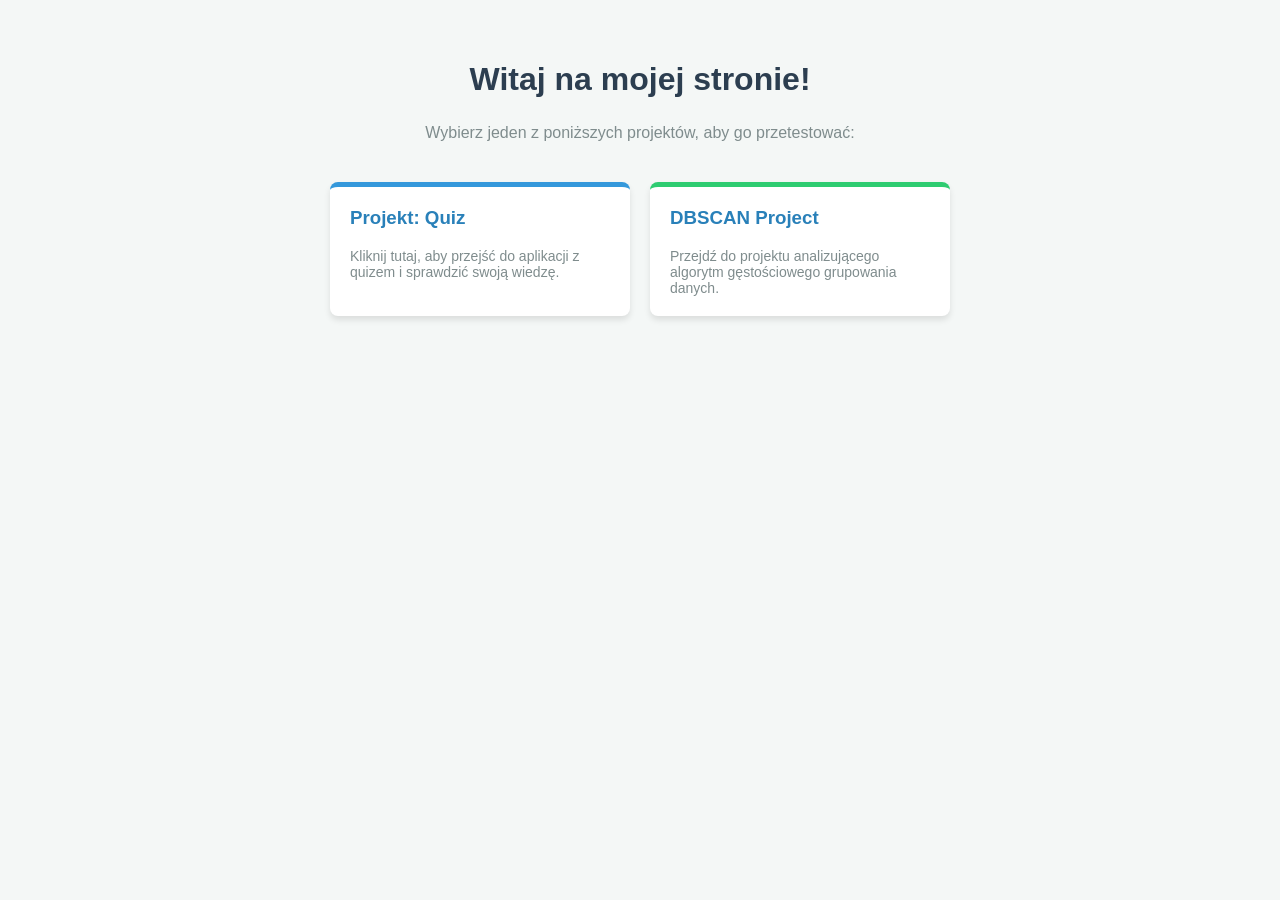
==== index.html @ 4b564b60 "Landing page for github pages" ====
<!DOCTYPE html>
<html lang="pl">
<head>
    <meta charset="UTF-8">
    <meta name="viewport" content="width=device-width, initial-scale=1.0">
    <title>Kucharzky - Moje Projekty</title>
    <style>
        body {
            font-family: 'Segoe UI', Tahoma, Geneva, Verdana, sans-serif;
            background-color: #f4f7f6;
            color: #333;
            margin: 0;
            padding: 40px 20px;
            display: flex;
            flex-direction: column;
            align-items: center;
        }
        h1 {
            color: #2c3e50;
            margin-bottom: 10px;
        }
        p {
            color: #7f8c8d;
            margin-bottom: 40px;
        }
        .container {
            display: flex;
            gap: 20px;
            flex-wrap: wrap;
            justify-content: center;
            max-width: 800px;
        }
        .card {
            background: white;
            border-radius: 8px;
            box-shadow: 0 4px 6px rgba(0,0,0,0.1);
            padding: 20px;
            width: 260px;
            text-decoration: none;
            color: inherit;
            transition: transform 0.2s, box-shadow 0.2s;
            border-top: 5px solid #3498db;
        }
        .card:hover {
            transform: translateY(-5px);
            box-shadow: 0 8px 15px rgba(0,0,0,0.15);
        }
        .card h3 {
            margin-top: 0;
            color: #2980b9;
        }
        .card p {
            font-size: 14px;
            margin-bottom: 0;
        }
    </style>
</head>
<body>

    <h1>Witaj na mojej stronie!</h1>
    <p>Wybierz jeden z poniższych projektów, aby go przetestować:</p>

    <div class="container">
        <a href="/quiz/" class="card">
            <h3>Projekt: Quiz</h3>
            <p>Kliknij tutaj, aby przejść do aplikacji z quizem i sprawdzić swoją wiedzę.</p>
        </a>

        <a href="/dbscan-project/" class="card" style="border-top-color: #2ecc71;">
            <h3>DBSCAN Project</h3>
            <p>Przejdź do projektu analizującego algorytm gęstościowego grupowania danych.</p>
        </a>
    </div>

</body>
</html>
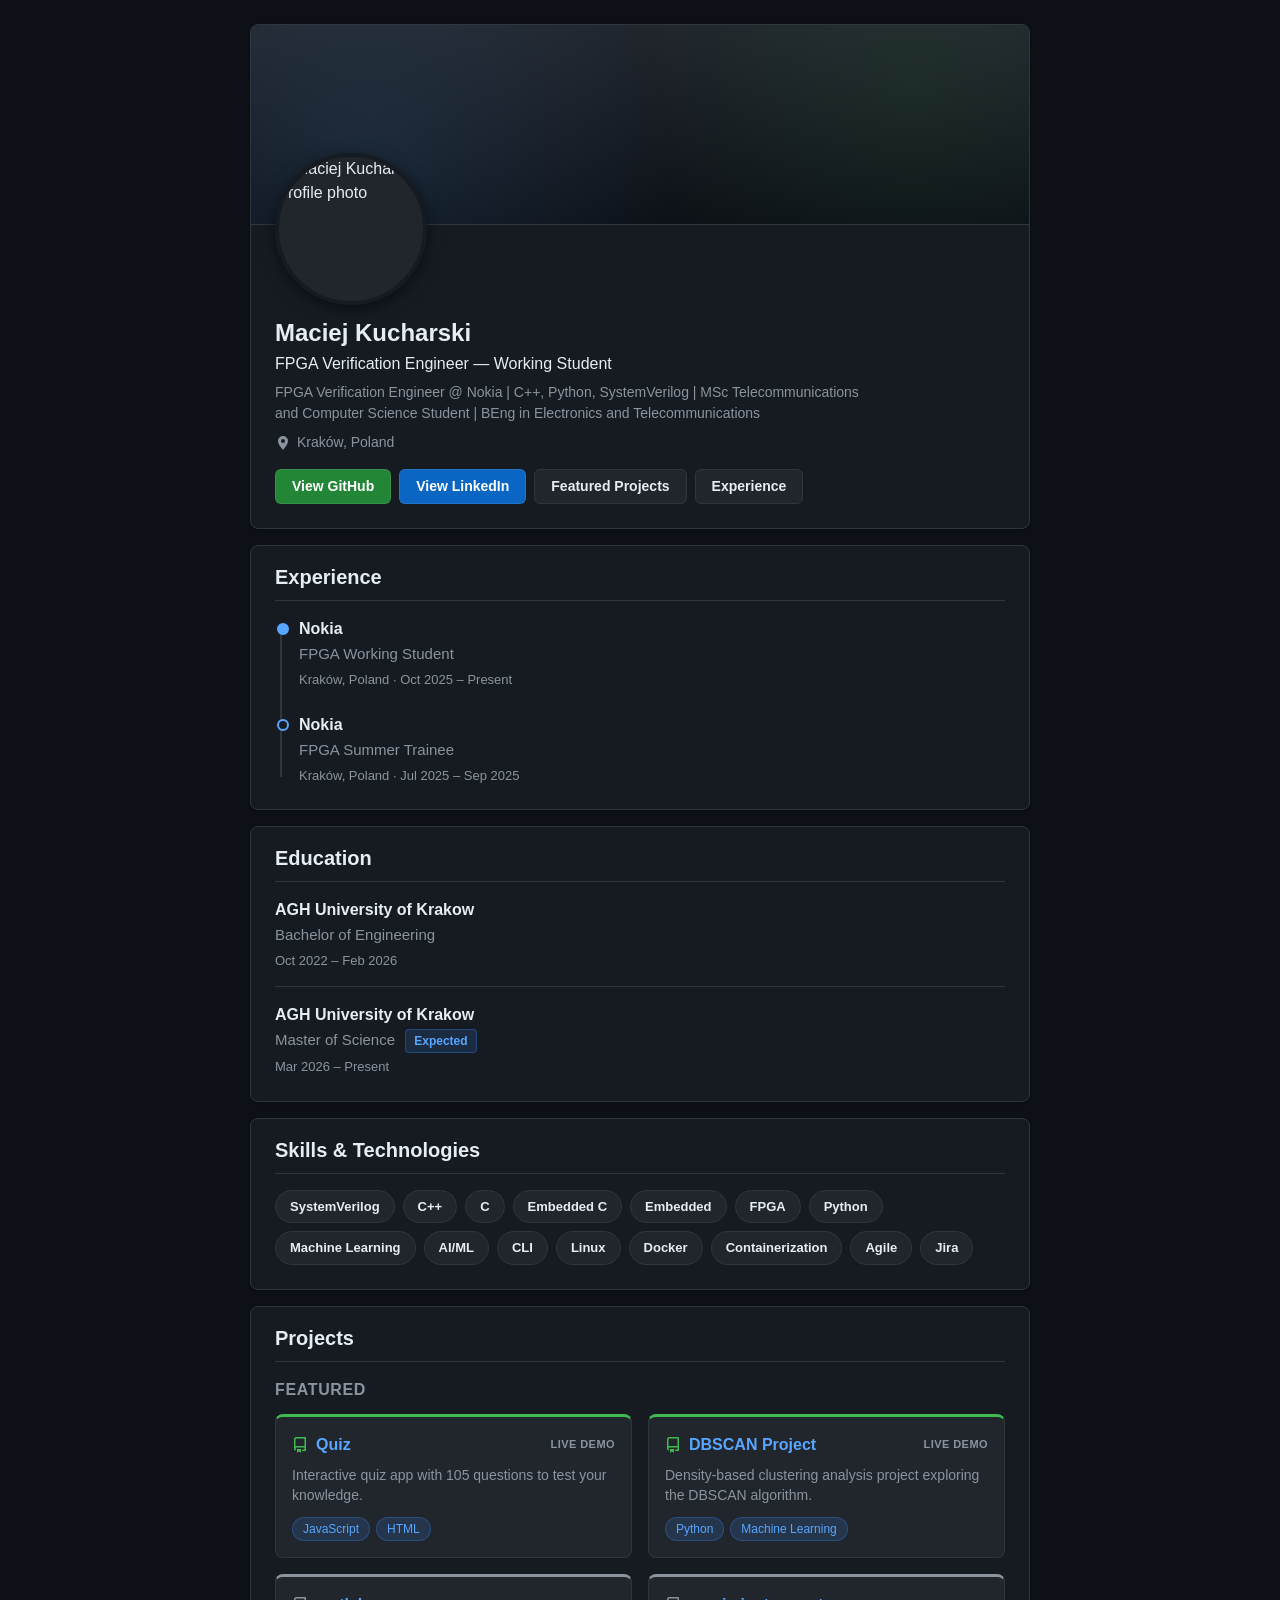
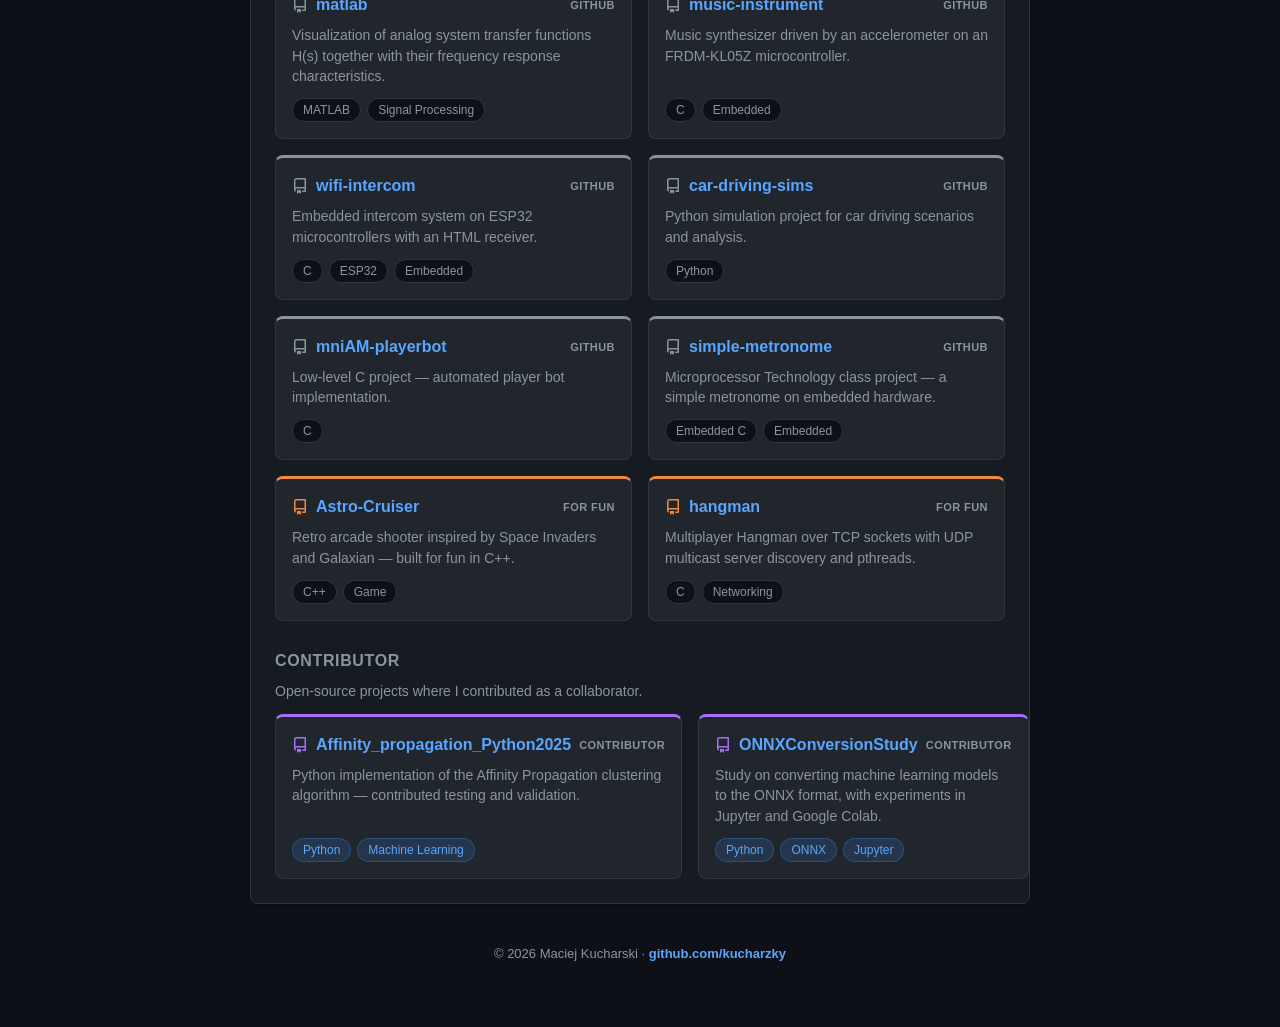
==== commit 6a30e188: "Rebuild portfolio landing page Replace the minimal Polish project list with a full English portfolio" ====
--- a/index.html
+++ b/index.html
@@ -1,76 +1,283 @@
 <!DOCTYPE html>
-<html lang="pl">
+<html lang="en">
 <head>
-    <meta charset="UTF-8">
-    <meta name="viewport" content="width=device-width, initial-scale=1.0">
-    <title>Kucharzky - Moje Projekty</title>
-    <style>
-        body {
-            font-family: 'Segoe UI', Tahoma, Geneva, Verdana, sans-serif;
-            background-color: #f4f7f6;
-            color: #333;
-            margin: 0;
-            padding: 40px 20px;
-            display: flex;
-            flex-direction: column;
-            align-items: center;
-        }
-        h1 {
-            color: #2c3e50;
-            margin-bottom: 10px;
-        }
-        p {
-            color: #7f8c8d;
-            margin-bottom: 40px;
-        }
-        .container {
-            display: flex;
-            gap: 20px;
-            flex-wrap: wrap;
-            justify-content: center;
-            max-width: 800px;
-        }
-        .card {
-            background: white;
-            border-radius: 8px;
-            box-shadow: 0 4px 6px rgba(0,0,0,0.1);
-            padding: 20px;
-            width: 260px;
-            text-decoration: none;
-            color: inherit;
-            transition: transform 0.2s, box-shadow 0.2s;
-            border-top: 5px solid #3498db;
-        }
-        .card:hover {
-            transform: translateY(-5px);
-            box-shadow: 0 8px 15px rgba(0,0,0,0.15);
-        }
-        .card h3 {
-            margin-top: 0;
-            color: #2980b9;
-        }
-        .card p {
-            font-size: 14px;
-            margin-bottom: 0;
-        }
-    </style>
+  <meta charset="UTF-8">
+  <meta name="viewport" content="width=device-width, initial-scale=1.0">
+  <meta name="description" content="Maciej Kucharski — FPGA Verification Engineer portfolio">
+  <title>Maciej Kucharski | Portfolio</title>
+  <link rel="stylesheet" href="css/style.css">
 </head>
 <body>
 
-    <h1>Witaj na mojej stronie!</h1>
-    <p>Wybierz jeden z poniższych projektów, aby go przetestować:</p>
-
-    <div class="container">
-        <a href="/quiz/" class="card">
-            <h3>Projekt: Quiz</h3>
-            <p>Kliknij tutaj, aby przejść do aplikacji z quizem i sprawdzić swoją wiedzę.</p>
-        </a>
-
-        <a href="/dbscan-project/" class="card" style="border-top-color: #2ecc71;">
-            <h3>DBSCAN Project</h3>
-            <p>Przejdź do projektu analizującego algorytm gęstościowego grupowania danych.</p>
-        </a>
-    </div>
+  <div class="page">
+    <main class="feed">
+
+      <!-- Hero -->
+      <section id="hero" class="card hero" aria-label="Profile">
+        <div class="hero__banner" role="presentation"></div>
+        <div class="hero__profile">
+          <img class="hero__avatar" src="https://media.licdn.com/dms/image/v2/D4E03AQHlmxiXfCWBgw/profile-displayphoto-crop_800_800/B4EZko18eSIoAI-/0/1757326855117?e=1783555200&amp;v=beta&amp;t=7kQygCfOVgzXjbflJtuklZ9DPn7S7QiGLIDMMk1wPWs" alt="Maciej Kucharski profile photo">
+          <div class="hero__info">
+            <h1 class="hero__name">Maciej Kucharski</h1>
+            <p class="hero__headline">FPGA Verification Engineer — Working Student</p>
+            <p class="hero__subtitle">FPGA Verification Engineer @ Nokia | C++, Python, SystemVerilog | MSc Telecommunications and Computer Science Student | BEng in Electronics and Telecommunications</p>
+            <p class="hero__location">
+              <svg width="16" height="16" viewBox="0 0 16 16" fill="currentColor" aria-hidden="true"><path d="M8 1a5 5 0 0 0-5 5c0 3.52 5 9 5 9s5-5.48 5-9a5 5 0 0 0-5-5zm0 7a2 2 0 1 1 0-4 2 2 0 0 1 0 4z"/></svg>
+              Kraków, Poland
+            </p>
+            <div class="hero__actions">
+              <a class="btn btn--primary" href="https://github.com/kucharzky" target="_blank" rel="noopener noreferrer">View GitHub</a>
+              <a class="btn btn--linkedin" href="https://www.linkedin.com/in/kucharzky/" target="_blank" rel="noopener noreferrer">View LinkedIn</a>
+              <a class="btn btn--secondary" href="#projects">Featured Projects</a>
+              <a class="btn btn--secondary" href="#experience">Experience</a>
+            </div>
+          </div>
+        </div>
+      </section>
+
+      <!-- Experience -->
+      <section id="experience" class="card">
+        <div class="card__body">
+          <h2 class="section-title">Experience</h2>
+          <ol class="timeline">
+            <li class="timeline__item timeline__item--current">
+              <p class="timeline__company">Nokia</p>
+              <p class="timeline__role">FPGA Working Student</p>
+              <p class="timeline__meta">Kraków, Poland · Oct 2025 – Present</p>
+            </li>
+            <li class="timeline__item">
+              <p class="timeline__company">Nokia</p>
+              <p class="timeline__role">FPGA Summer Trainee</p>
+              <p class="timeline__meta">Kraków, Poland · Jul 2025 – Sep 2025</p>
+            </li>
+          </ol>
+        </div>
+      </section>
+
+      <!-- Education -->
+      <section id="education" class="card">
+        <div class="card__body">
+          <h2 class="section-title">Education</h2>
+          <ul class="edu-list">
+            <li class="edu-list__item">
+              <p class="edu-list__school">AGH University of Krakow</p>
+              <p class="edu-list__degree">Bachelor of Engineering</p>
+              <p class="edu-list__dates">Oct 2022 – Feb 2026</p>
+            </li>
+            <li class="edu-list__item">
+              <p class="edu-list__school">AGH University of Krakow</p>
+              <p class="edu-list__degree">Master of Science <span class="edu-list__badge">Expected</span></p>
+              <p class="edu-list__dates">Mar 2026 – Present</p>
+            </li>
+          </ul>
+        </div>
+      </section>
+
+      <!-- Skills -->
+      <section id="skills" class="card">
+        <div class="card__body">
+          <h2 class="section-title">Skills &amp; Technologies</h2>
+          <div class="skills">
+            <span class="skill-badge">SystemVerilog</span>
+            <span class="skill-badge">C++</span>
+            <span class="skill-badge">C</span>
+            <span class="skill-badge">Embedded C</span>
+            <span class="skill-badge">Embedded</span>
+            <span class="skill-badge">FPGA</span>
+            <span class="skill-badge">Python</span>
+            <span class="skill-badge">Machine Learning</span>
+            <span class="skill-badge">AI/ML</span>
+            <span class="skill-badge">CLI</span>
+            <span class="skill-badge">Linux</span>
+            <span class="skill-badge">Docker</span>
+            <span class="skill-badge">Containerization</span>
+            <span class="skill-badge">Agile</span>
+            <span class="skill-badge">Jira</span>
+          </div>
+        </div>
+      </section>
+
+      <!-- Featured Projects -->
+      <section id="projects" class="card">
+        <div class="card__body">
+          <h2 class="section-title">Projects</h2>
+
+          <h3 class="projects-group__title">Featured</h3>
+          <div class="projects-grid">
+
+            <!-- Live demos — root-relative links must stay unchanged -->
+            <a href="/quiz/" class="project-card project-card--demo">
+              <div class="project-card__header">
+                <svg class="project-card__icon" width="16" height="16" viewBox="0 0 16 16" fill="currentColor" aria-hidden="true"><path d="M2 2.5A2.5 2.5 0 0 1 4.5 0h8.75a.75.75 0 0 1 .75.75v12.5a.75.75 0 0 1-.75.75h-2.5a.75.75 0 0 1 0-1.5h1.75v-2h-8a1 1 0 0 0-.714 1.7.75.75 0 1 1-1.072 1.05A2.495 2.495 0 0 1 2 11.5Zm10.5-1h-8a1 1 0 0 0-1 1v6.708A2.486 2.486 0 0 1 4.5 9h8ZM5 12.25a.25.25 0 0 1 .25-.25h3.5a.25.25 0 0 1 .25.25v3.25a.25.25 0 0 1-.4.2l-1.45-1.087a.25.25 0 0 0-.3 0L5.4 15.7a.25.25 0 0 1-.4-.2Z"/></svg>
+                <span class="project-card__title">Quiz</span>
+                <span class="project-card__type">Live demo</span>
+              </div>
+              <p class="project-card__desc">Interactive quiz app with 105 questions to test your knowledge.</p>
+              <div class="project-card__tags">
+                <span class="project-tag">JavaScript</span>
+                <span class="project-tag">HTML</span>
+              </div>
+            </a>
+
+            <a href="/dbscan-project/" class="project-card project-card--demo">
+              <div class="project-card__header">
+                <svg class="project-card__icon" width="16" height="16" viewBox="0 0 16 16" fill="currentColor" aria-hidden="true"><path d="M2 2.5A2.5 2.5 0 0 1 4.5 0h8.75a.75.75 0 0 1 .75.75v12.5a.75.75 0 0 1-.75.75h-2.5a.75.75 0 0 1 0-1.5h1.75v-2h-8a1 1 0 0 0-.714 1.7.75.75 0 1 1-1.072 1.05A2.495 2.495 0 0 1 2 11.5Zm10.5-1h-8a1 1 0 0 0-1 1v6.708A2.486 2.486 0 0 1 4.5 9h8ZM5 12.25a.25.25 0 0 1 .25-.25h3.5a.25.25 0 0 1 .25.25v3.25a.25.25 0 0 1-.4.2l-1.45-1.087a.25.25 0 0 0-.3 0L5.4 15.7a.25.25 0 0 1-.4-.2Z"/></svg>
+                <span class="project-card__title">DBSCAN Project</span>
+                <span class="project-card__type">Live demo</span>
+              </div>
+              <p class="project-card__desc">Density-based clustering analysis project exploring the DBSCAN algorithm.</p>
+              <div class="project-card__tags">
+                <span class="project-tag">Python</span>
+                <span class="project-tag">Machine Learning</span>
+              </div>
+            </a>
+
+            <a href="https://github.com/kucharzky/matlab" class="project-card" target="_blank" rel="noopener noreferrer">
+              <div class="project-card__header">
+                <svg class="project-card__icon" width="16" height="16" viewBox="0 0 16 16" fill="currentColor" aria-hidden="true"><path d="M2 2.5A2.5 2.5 0 0 1 4.5 0h8.75a.75.75 0 0 1 .75.75v12.5a.75.75 0 0 1-.75.75h-2.5a.75.75 0 0 1 0-1.5h1.75v-2h-8a1 1 0 0 0-.714 1.7.75.75 0 1 1-1.072 1.05A2.495 2.495 0 0 1 2 11.5Zm10.5-1h-8a1 1 0 0 0-1 1v6.708A2.486 2.486 0 0 1 4.5 9h8ZM5 12.25a.25.25 0 0 1 .25-.25h3.5a.25.25 0 0 1 .25.25v3.25a.25.25 0 0 1-.4.2l-1.45-1.087a.25.25 0 0 0-.3 0L5.4 15.7a.25.25 0 0 1-.4-.2Z"/></svg>
+                <span class="project-card__title">matlab</span>
+                <span class="project-card__type">GitHub</span>
+              </div>
+              <p class="project-card__desc">Visualization of analog system transfer functions H(s) together with their frequency response characteristics.</p>
+              <div class="project-card__tags">
+                <span class="project-tag project-tag--dark">MATLAB</span>
+                <span class="project-tag project-tag--dark">Signal Processing</span>
+              </div>
+            </a>
+
+            <a href="https://github.com/kucharzky/music-instrument" class="project-card" target="_blank" rel="noopener noreferrer">
+              <div class="project-card__header">
+                <svg class="project-card__icon" width="16" height="16" viewBox="0 0 16 16" fill="currentColor" aria-hidden="true"><path d="M2 2.5A2.5 2.5 0 0 1 4.5 0h8.75a.75.75 0 0 1 .75.75v12.5a.75.75 0 0 1-.75.75h-2.5a.75.75 0 0 1 0-1.5h1.75v-2h-8a1 1 0 0 0-.714 1.7.75.75 0 1 1-1.072 1.05A2.495 2.495 0 0 1 2 11.5Zm10.5-1h-8a1 1 0 0 0-1 1v6.708A2.486 2.486 0 0 1 4.5 9h8ZM5 12.25a.25.25 0 0 1 .25-.25h3.5a.25.25 0 0 1 .25.25v3.25a.25.25 0 0 1-.4.2l-1.45-1.087a.25.25 0 0 0-.3 0L5.4 15.7a.25.25 0 0 1-.4-.2Z"/></svg>
+                <span class="project-card__title">music-instrument</span>
+                <span class="project-card__type">GitHub</span>
+              </div>
+              <p class="project-card__desc">Music synthesizer driven by an accelerometer on an FRDM-KL05Z microcontroller.</p>
+              <div class="project-card__tags">
+                <span class="project-tag project-tag--dark">C</span>
+                <span class="project-tag project-tag--dark">Embedded</span>
+              </div>
+            </a>
+
+            <a href="https://github.com/kucharzky/wifi-intercom" class="project-card" target="_blank" rel="noopener noreferrer">
+              <div class="project-card__header">
+                <svg class="project-card__icon" width="16" height="16" viewBox="0 0 16 16" fill="currentColor" aria-hidden="true"><path d="M2 2.5A2.5 2.5 0 0 1 4.5 0h8.75a.75.75 0 0 1 .75.75v12.5a.75.75 0 0 1-.75.75h-2.5a.75.75 0 0 1 0-1.5h1.75v-2h-8a1 1 0 0 0-.714 1.7.75.75 0 1 1-1.072 1.05A2.495 2.495 0 0 1 2 11.5Zm10.5-1h-8a1 1 0 0 0-1 1v6.708A2.486 2.486 0 0 1 4.5 9h8ZM5 12.25a.25.25 0 0 1 .25-.25h3.5a.25.25 0 0 1 .25.25v3.25a.25.25 0 0 1-.4.2l-1.45-1.087a.25.25 0 0 0-.3 0L5.4 15.7a.25.25 0 0 1-.4-.2Z"/></svg>
+                <span class="project-card__title">wifi-intercom</span>
+                <span class="project-card__type">GitHub</span>
+              </div>
+              <p class="project-card__desc">Embedded intercom system on ESP32 microcontrollers with an HTML receiver.</p>
+              <div class="project-card__tags">
+                <span class="project-tag project-tag--dark">C</span>
+                <span class="project-tag project-tag--dark">ESP32</span>
+                <span class="project-tag project-tag--dark">Embedded</span>
+              </div>
+            </a>
+
+            <a href="https://github.com/kucharzky/car-driving-sims" class="project-card" target="_blank" rel="noopener noreferrer">
+              <div class="project-card__header">
+                <svg class="project-card__icon" width="16" height="16" viewBox="0 0 16 16" fill="currentColor" aria-hidden="true"><path d="M2 2.5A2.5 2.5 0 0 1 4.5 0h8.75a.75.75 0 0 1 .75.75v12.5a.75.75 0 0 1-.75.75h-2.5a.75.75 0 0 1 0-1.5h1.75v-2h-8a1 1 0 0 0-.714 1.7.75.75 0 1 1-1.072 1.05A2.495 2.495 0 0 1 2 11.5Zm10.5-1h-8a1 1 0 0 0-1 1v6.708A2.486 2.486 0 0 1 4.5 9h8ZM5 12.25a.25.25 0 0 1 .25-.25h3.5a.25.25 0 0 1 .25.25v3.25a.25.25 0 0 1-.4.2l-1.45-1.087a.25.25 0 0 0-.3 0L5.4 15.7a.25.25 0 0 1-.4-.2Z"/></svg>
+                <span class="project-card__title">car-driving-sims</span>
+                <span class="project-card__type">GitHub</span>
+              </div>
+              <p class="project-card__desc">Python simulation project for car driving scenarios and analysis.</p>
+              <div class="project-card__tags">
+                <span class="project-tag project-tag--dark">Python</span>
+              </div>
+            </a>
+
+            <a href="https://github.com/kucharzky/mniAM-playerbot" class="project-card" target="_blank" rel="noopener noreferrer">
+              <div class="project-card__header">
+                <svg class="project-card__icon" width="16" height="16" viewBox="0 0 16 16" fill="currentColor" aria-hidden="true"><path d="M2 2.5A2.5 2.5 0 0 1 4.5 0h8.75a.75.75 0 0 1 .75.75v12.5a.75.75 0 0 1-.75.75h-2.5a.75.75 0 0 1 0-1.5h1.75v-2h-8a1 1 0 0 0-.714 1.7.75.75 0 1 1-1.072 1.05A2.495 2.495 0 0 1 2 11.5Zm10.5-1h-8a1 1 0 0 0-1 1v6.708A2.486 2.486 0 0 1 4.5 9h8ZM5 12.25a.25.25 0 0 1 .25-.25h3.5a.25.25 0 0 1 .25.25v3.25a.25.25 0 0 1-.4.2l-1.45-1.087a.25.25 0 0 0-.3 0L5.4 15.7a.25.25 0 0 1-.4-.2Z"/></svg>
+                <span class="project-card__title">mniAM-playerbot</span>
+                <span class="project-card__type">GitHub</span>
+              </div>
+              <p class="project-card__desc">Low-level C project — automated player bot implementation.</p>
+              <div class="project-card__tags">
+                <span class="project-tag project-tag--dark">C</span>
+              </div>
+            </a>
+
+            <a href="https://github.com/kucharzky/simple-metronome" class="project-card" target="_blank" rel="noopener noreferrer">
+              <div class="project-card__header">
+                <svg class="project-card__icon" width="16" height="16" viewBox="0 0 16 16" fill="currentColor" aria-hidden="true"><path d="M2 2.5A2.5 2.5 0 0 1 4.5 0h8.75a.75.75 0 0 1 .75.75v12.5a.75.75 0 0 1-.75.75h-2.5a.75.75 0 0 1 0-1.5h1.75v-2h-8a1 1 0 0 0-.714 1.7.75.75 0 1 1-1.072 1.05A2.495 2.495 0 0 1 2 11.5Zm10.5-1h-8a1 1 0 0 0-1 1v6.708A2.486 2.486 0 0 1 4.5 9h8ZM5 12.25a.25.25 0 0 1 .25-.25h3.5a.25.25 0 0 1 .25.25v3.25a.25.25 0 0 1-.4.2l-1.45-1.087a.25.25 0 0 0-.3 0L5.4 15.7a.25.25 0 0 1-.4-.2Z"/></svg>
+                <span class="project-card__title">simple-metronome</span>
+                <span class="project-card__type">GitHub</span>
+              </div>
+              <p class="project-card__desc">Microprocessor Technology class project — a simple metronome on embedded hardware.</p>
+              <div class="project-card__tags">
+                <span class="project-tag project-tag--dark">Embedded C</span>
+                <span class="project-tag project-tag--dark">Embedded</span>
+              </div>
+            </a>
+
+            <a href="https://github.com/kucharzky/Astro-Cruiser" class="project-card project-card--game" target="_blank" rel="noopener noreferrer">
+              <div class="project-card__header">
+                <svg class="project-card__icon" width="16" height="16" viewBox="0 0 16 16" fill="currentColor" aria-hidden="true"><path d="M2 2.5A2.5 2.5 0 0 1 4.5 0h8.75a.75.75 0 0 1 .75.75v12.5a.75.75 0 0 1-.75.75h-2.5a.75.75 0 0 1 0-1.5h1.75v-2h-8a1 1 0 0 0-.714 1.7.75.75 0 1 1-1.072 1.05A2.495 2.495 0 0 1 2 11.5Zm10.5-1h-8a1 1 0 0 0-1 1v6.708A2.486 2.486 0 0 1 4.5 9h8ZM5 12.25a.25.25 0 0 1 .25-.25h3.5a.25.25 0 0 1 .25.25v3.25a.25.25 0 0 1-.4.2l-1.45-1.087a.25.25 0 0 0-.3 0L5.4 15.7a.25.25 0 0 1-.4-.2Z"/></svg>
+                <span class="project-card__title">Astro-Cruiser</span>
+                <span class="project-card__type">For fun</span>
+              </div>
+              <p class="project-card__desc">Retro arcade shooter inspired by Space Invaders and Galaxian — built for fun in C++.</p>
+              <div class="project-card__tags">
+                <span class="project-tag project-tag--dark">C++</span>
+                <span class="project-tag project-tag--dark">Game</span>
+              </div>
+            </a>
+
+            <a href="https://github.com/kucharzky/hangman" class="project-card project-card--game" target="_blank" rel="noopener noreferrer">
+              <div class="project-card__header">
+                <svg class="project-card__icon" width="16" height="16" viewBox="0 0 16 16" fill="currentColor" aria-hidden="true"><path d="M2 2.5A2.5 2.5 0 0 1 4.5 0h8.75a.75.75 0 0 1 .75.75v12.5a.75.75 0 0 1-.75.75h-2.5a.75.75 0 0 1 0-1.5h1.75v-2h-8a1 1 0 0 0-.714 1.7.75.75 0 1 1-1.072 1.05A2.495 2.495 0 0 1 2 11.5Zm10.5-1h-8a1 1 0 0 0-1 1v6.708A2.486 2.486 0 0 1 4.5 9h8ZM5 12.25a.25.25 0 0 1 .25-.25h3.5a.25.25 0 0 1 .25.25v3.25a.25.25 0 0 1-.4.2l-1.45-1.087a.25.25 0 0 0-.3 0L5.4 15.7a.25.25 0 0 1-.4-.2Z"/></svg>
+                <span class="project-card__title">hangman</span>
+                <span class="project-card__type">For fun</span>
+              </div>
+              <p class="project-card__desc">Multiplayer Hangman over TCP sockets with UDP multicast server discovery and pthreads.</p>
+              <div class="project-card__tags">
+                <span class="project-tag project-tag--dark">C</span>
+                <span class="project-tag project-tag--dark">Networking</span>
+              </div>
+            </a>
+
+          </div>
+
+          <h3 class="projects-group__title">Contributor</h3>
+          <p class="projects-group__desc">Open-source projects where I contributed as a collaborator.</p>
+          <div class="projects-grid">
+
+            <a href="https://github.com/AH-repo/Affinity_propagation_Python2025" class="project-card project-card--contributor" target="_blank" rel="noopener noreferrer">
+              <div class="project-card__header">
+                <svg class="project-card__icon" width="16" height="16" viewBox="0 0 16 16" fill="currentColor" aria-hidden="true"><path d="M2 2.5A2.5 2.5 0 0 1 4.5 0h8.75a.75.75 0 0 1 .75.75v12.5a.75.75 0 0 1-.75.75h-2.5a.75.75 0 0 1 0-1.5h1.75v-2h-8a1 1 0 0 0-.714 1.7.75.75 0 1 1-1.072 1.05A2.495 2.495 0 0 1 2 11.5Zm10.5-1h-8a1 1 0 0 0-1 1v6.708A2.486 2.486 0 0 1 4.5 9h8ZM5 12.25a.25.25 0 0 1 .25-.25h3.5a.25.25 0 0 1 .25.25v3.25a.25.25 0 0 1-.4.2l-1.45-1.087a.25.25 0 0 0-.3 0L5.4 15.7a.25.25 0 0 1-.4-.2Z"/></svg>
+                <span class="project-card__title">Affinity_propagation_Python2025</span>
+                <span class="project-card__type">Contributor</span>
+              </div>
+              <p class="project-card__desc">Python implementation of the Affinity Propagation clustering algorithm — contributed testing and validation.</p>
+              <div class="project-card__tags">
+                <span class="project-tag">Python</span>
+                <span class="project-tag">Machine Learning</span>
+              </div>
+            </a>
+
+            <a href="https://github.com/ardysk/ONNXConversionStudy" class="project-card project-card--contributor" target="_blank" rel="noopener noreferrer">
+              <div class="project-card__header">
+                <svg class="project-card__icon" width="16" height="16" viewBox="0 0 16 16" fill="currentColor" aria-hidden="true"><path d="M2 2.5A2.5 2.5 0 0 1 4.5 0h8.75a.75.75 0 0 1 .75.75v12.5a.75.75 0 0 1-.75.75h-2.5a.75.75 0 0 1 0-1.5h1.75v-2h-8a1 1 0 0 0-.714 1.7.75.75 0 1 1-1.072 1.05A2.495 2.495 0 0 1 2 11.5Zm10.5-1h-8a1 1 0 0 0-1 1v6.708A2.486 2.486 0 0 1 4.5 9h8ZM5 12.25a.25.25 0 0 1 .25-.25h3.5a.25.25 0 0 1 .25.25v3.25a.25.25 0 0 1-.4.2l-1.45-1.087a.25.25 0 0 0-.3 0L5.4 15.7a.25.25 0 0 1-.4-.2Z"/></svg>
+                <span class="project-card__title">ONNXConversionStudy</span>
+                <span class="project-card__type">Contributor</span>
+              </div>
+              <p class="project-card__desc">Study on converting machine learning models to the ONNX format, with experiments in Jupyter and Google Colab.</p>
+              <div class="project-card__tags">
+                <span class="project-tag">Python</span>
+                <span class="project-tag">ONNX</span>
+                <span class="project-tag">Jupyter</span>
+              </div>
+            </a>
+
+          </div>
+        </div>
+      </section>
+
+    </main>
+
+    <footer class="footer">
+      <p>&copy; 2026 Maciej Kucharski · <a href="https://github.com/kucharzky" target="_blank" rel="noopener noreferrer">github.com/kucharzky</a></p>
+    </footer>
+  </div>
 
 </body>
-</html>+</html>
--- a/css/style.css
+++ b/css/style.css
@@ -0,0 +1,568 @@
+/* ==========================================================================
+   Design tokens — GitHub dark palette
+   ========================================================================== */
+
+:root {
+  --gh-bg: #0d1117;
+  --gh-canvas: #161b22;
+  --gh-canvas-subtle: #21262d;
+  --gh-border: #30363d;
+  --gh-text: #e6edf3;
+  --gh-text-muted: #8b949e;
+  --gh-accent: #58a6ff;
+  --gh-accent-muted: #388bfd;
+  --gh-accent-subtle: rgba(56, 139, 253, 0.15);
+  --gh-green: #3fb950;
+  --gh-banner-from: #161b22;
+  --gh-banner-to: #0d1117;
+
+  --shadow-sm: 0 1px 3px rgba(0, 0, 0, 0.4);
+  --shadow-md: 0 4px 16px rgba(0, 0, 0, 0.5);
+  --radius: 8px;
+  --feed-width: 780px;
+  --page-width: 1128px;
+
+  --font: -apple-system, BlinkMacSystemFont, "Segoe UI", Roboto, Helvetica, Arial, sans-serif;
+}
+
+/* ==========================================================================
+   Base
+   ========================================================================== */
+
+*,
+*::before,
+*::after {
+  box-sizing: border-box;
+  margin: 0;
+  padding: 0;
+}
+
+html {
+  scroll-behavior: smooth;
+}
+
+body {
+  font-family: var(--font);
+  background: var(--gh-bg);
+  color: var(--gh-text);
+  line-height: 1.5;
+  min-height: 100dvh;
+}
+
+a {
+  color: var(--gh-accent);
+  text-decoration: none;
+}
+
+a:hover {
+  text-decoration: underline;
+}
+
+img {
+  display: block;
+  max-width: 100%;
+}
+
+/* ==========================================================================
+   Layout shell
+   ========================================================================== */
+
+.page {
+  max-width: var(--page-width);
+  margin: 0 auto;
+  padding: 24px 16px 48px;
+}
+
+.feed {
+  max-width: var(--feed-width);
+  margin: 0 auto;
+  display: flex;
+  flex-direction: column;
+  gap: 16px;
+}
+
+.card {
+  background: var(--gh-canvas);
+  border-radius: var(--radius);
+  border: 1px solid var(--gh-border);
+  box-shadow: var(--shadow-sm);
+  overflow: hidden;
+}
+
+.card__body {
+  padding: 16px 24px 24px;
+}
+
+.section-title {
+  font-size: 1.25rem;
+  font-weight: 600;
+  margin-bottom: 16px;
+  color: var(--gh-text);
+  border-bottom: 1px solid var(--gh-border);
+  padding-bottom: 8px;
+}
+
+/* ==========================================================================
+   Hero
+   ========================================================================== */
+
+.hero {
+  padding-bottom: 24px;
+}
+
+.hero__banner {
+  height: 200px;
+  background:
+    radial-gradient(circle at 15% 70%, rgba(88, 166, 255, 0.12) 0%, transparent 45%),
+    radial-gradient(circle at 85% 30%, rgba(63, 185, 80, 0.08) 0%, transparent 40%),
+    linear-gradient(180deg, var(--gh-canvas-subtle) 0%, var(--gh-banner-to) 100%);
+  border-bottom: 1px solid var(--gh-border);
+}
+
+.hero__profile {
+  padding: 0 24px;
+  margin-top: -72px;
+  position: relative;
+}
+
+.hero__avatar {
+  width: 152px;
+  height: 152px;
+  border-radius: 50%;
+  border: 4px solid var(--gh-canvas);
+  box-shadow: var(--shadow-md);
+  background: var(--gh-canvas-subtle);
+  object-fit: cover;
+}
+
+.hero__info {
+  margin-top: 12px;
+}
+
+.hero__name {
+  font-size: 1.5rem;
+  font-weight: 600;
+  line-height: 1.3;
+}
+
+.hero__headline {
+  font-size: 1rem;
+  color: var(--gh-text);
+  margin-top: 4px;
+}
+
+.hero__subtitle {
+  font-size: 0.875rem;
+  color: var(--gh-text-muted);
+  margin-top: 6px;
+  max-width: 600px;
+}
+
+.hero__location {
+  display: flex;
+  align-items: center;
+  gap: 6px;
+  font-size: 0.875rem;
+  color: var(--gh-text-muted);
+  margin-top: 8px;
+}
+
+.hero__actions {
+  display: flex;
+  flex-wrap: wrap;
+  gap: 8px;
+  margin-top: 16px;
+}
+
+/* ==========================================================================
+   Buttons
+   ========================================================================== */
+
+.btn {
+  display: inline-flex;
+  align-items: center;
+  gap: 6px;
+  padding: 6px 16px;
+  border-radius: 6px;
+  font-size: 0.875rem;
+  font-weight: 600;
+  text-decoration: none;
+  border: 1px solid transparent;
+  transition: background 0.15s, border-color 0.15s, color 0.15s;
+  cursor: pointer;
+}
+
+.btn:hover {
+  text-decoration: none;
+}
+
+.btn--primary {
+  background: #238636;
+  color: #fff;
+  border-color: rgba(240, 246, 252, 0.1);
+}
+
+.btn--primary:hover {
+  background: #2ea043;
+  color: #fff;
+}
+
+.btn--linkedin {
+  background: #0a66c2;
+  color: #fff;
+  border-color: rgba(240, 246, 252, 0.1);
+}
+
+.btn--linkedin:hover {
+  background: #004182;
+  color: #fff;
+}
+
+.btn--secondary {
+  background: var(--gh-canvas-subtle);
+  color: var(--gh-text);
+  border-color: var(--gh-border);
+}
+
+.btn--secondary:hover {
+  background: var(--gh-border);
+  border-color: var(--gh-text-muted);
+  color: var(--gh-text);
+}
+
+/* ==========================================================================
+   Experience timeline
+   ========================================================================== */
+
+.timeline {
+  list-style: none;
+  position: relative;
+  padding-left: 24px;
+}
+
+/* Vertical line + dot markers */
+.timeline::before {
+  content: "";
+  position: absolute;
+  left: 5px;
+  top: 8px;
+  bottom: 8px;
+  width: 2px;
+  background: var(--gh-border);
+}
+
+.timeline__item {
+  position: relative;
+  padding-bottom: 24px;
+}
+
+.timeline__item:last-child {
+  padding-bottom: 0;
+}
+
+.timeline__item::before {
+  content: "";
+  position: absolute;
+  left: -22px;
+  top: 6px;
+  width: 12px;
+  height: 12px;
+  border-radius: 50%;
+  background: var(--gh-canvas);
+  border: 2px solid var(--gh-accent);
+}
+
+.timeline__item--current::before {
+  background: var(--gh-accent);
+}
+
+.timeline__company {
+  font-weight: 600;
+  font-size: 1rem;
+}
+
+.timeline__role {
+  font-size: 0.9375rem;
+  margin-top: 2px;
+  color: var(--gh-text-muted);
+}
+
+.timeline__meta {
+  font-size: 0.8125rem;
+  color: var(--gh-text-muted);
+  margin-top: 4px;
+}
+
+/* ==========================================================================
+   Education
+   ========================================================================== */
+
+.edu-list {
+  list-style: none;
+  display: flex;
+  flex-direction: column;
+  gap: 16px;
+}
+
+.edu-list__item {
+  padding-bottom: 16px;
+  border-bottom: 1px solid var(--gh-border);
+}
+
+.edu-list__item:last-child {
+  padding-bottom: 0;
+  border-bottom: none;
+}
+
+.edu-list__school {
+  font-weight: 600;
+  font-size: 1rem;
+}
+
+.edu-list__degree {
+  font-size: 0.9375rem;
+  margin-top: 2px;
+  color: var(--gh-text-muted);
+}
+
+.edu-list__dates {
+  font-size: 0.8125rem;
+  color: var(--gh-text-muted);
+  margin-top: 4px;
+}
+
+.edu-list__badge {
+  display: inline-block;
+  font-size: 0.75rem;
+  font-weight: 600;
+  color: var(--gh-accent);
+  background: var(--gh-accent-subtle);
+  padding: 2px 8px;
+  border-radius: 4px;
+  margin-left: 6px;
+  vertical-align: middle;
+  border: 1px solid rgba(56, 139, 253, 0.3);
+}
+
+/* ==========================================================================
+   Skills badges
+   ========================================================================== */
+
+.skills {
+  display: flex;
+  flex-wrap: wrap;
+  gap: 8px;
+}
+
+.skill-badge {
+  display: inline-block;
+  padding: 6px 14px;
+  font-size: 0.8125rem;
+  font-weight: 600;
+  color: var(--gh-text);
+  background: var(--gh-canvas-subtle);
+  border: 1px solid var(--gh-border);
+  border-radius: 20px;
+  transition: transform 0.15s, box-shadow 0.15s, border-color 0.15s, background 0.15s;
+  cursor: default;
+}
+
+.skill-badge:hover {
+  transform: translateY(-2px);
+  box-shadow: var(--shadow-md);
+  border-color: var(--gh-accent);
+  background: var(--gh-accent-subtle);
+  color: var(--gh-accent);
+}
+
+/* ==========================================================================
+   Project cards
+   ========================================================================== */
+
+.projects-grid {
+  display: grid;
+  grid-template-columns: 1fr;
+  gap: 16px;
+}
+
+.projects-grid + .projects-group__title {
+  margin-top: 28px;
+}
+
+.projects-group__title {
+  font-size: 1rem;
+  font-weight: 600;
+  color: var(--gh-text-muted);
+  margin-bottom: 12px;
+  text-transform: uppercase;
+  letter-spacing: 0.04em;
+}
+
+.projects-group__desc {
+  font-size: 0.875rem;
+  color: var(--gh-text-muted);
+  margin: -4px 0 12px;
+}
+
+.project-card {
+  display: flex;
+  flex-direction: column;
+  padding: 16px;
+  border: 1px solid var(--gh-border);
+  border-radius: var(--radius);
+  background: var(--gh-canvas-subtle);
+  text-decoration: none;
+  color: inherit;
+  transition: transform 0.15s, box-shadow 0.15s, border-color 0.15s;
+  border-top: 3px solid var(--gh-text-muted);
+}
+
+.project-card:hover {
+  transform: translateY(-3px);
+  box-shadow: var(--shadow-md);
+  border-color: var(--gh-accent-muted);
+  text-decoration: none;
+  color: inherit;
+}
+
+/* Live demo variant */
+.project-card--demo {
+  border-top-color: var(--gh-green);
+}
+
+/* Contributor variant */
+.project-card--contributor {
+  border-top-color: #a371f7;
+}
+
+.project-card--contributor .project-card__icon {
+  color: #a371f7;
+}
+
+.project-card__header {
+  display: flex;
+  align-items: center;
+  gap: 8px;
+  margin-bottom: 8px;
+}
+
+.project-card__icon {
+  flex-shrink: 0;
+  color: var(--gh-text-muted);
+}
+
+.project-card--demo .project-card__icon {
+  color: var(--gh-green);
+}
+
+.project-card--game {
+  border-top-color: #f0883e;
+}
+
+.project-card--game .project-card__icon {
+  color: #f0883e;
+}
+
+.project-card__title {
+  font-size: 1rem;
+  font-weight: 600;
+  color: var(--gh-accent);
+}
+
+.project-card:hover .project-card__title {
+  text-decoration: underline;
+}
+
+.project-card__type {
+  font-size: 0.6875rem;
+  font-weight: 600;
+  text-transform: uppercase;
+  letter-spacing: 0.04em;
+  color: var(--gh-text-muted);
+  margin-left: auto;
+}
+
+.project-card__desc {
+  font-size: 0.875rem;
+  color: var(--gh-text-muted);
+  flex-grow: 1;
+  margin-bottom: 12px;
+  line-height: 1.45;
+}
+
+.project-card__tags {
+  display: flex;
+  flex-wrap: wrap;
+  gap: 6px;
+  margin-top: auto;
+}
+
+.project-tag {
+  font-size: 0.75rem;
+  font-weight: 500;
+  padding: 2px 10px;
+  border-radius: 12px;
+  background: var(--gh-accent-subtle);
+  color: var(--gh-accent);
+  border: 1px solid rgba(56, 139, 253, 0.3);
+}
+
+.project-tag--dark {
+  background: var(--gh-bg);
+  color: var(--gh-text-muted);
+  border-color: var(--gh-border);
+}
+
+/* ==========================================================================
+   Footer
+   ========================================================================== */
+
+.footer {
+  max-width: var(--feed-width);
+  margin: 24px auto 0;
+  padding: 16px 24px;
+  text-align: center;
+  font-size: 0.8125rem;
+  color: var(--gh-text-muted);
+}
+
+.footer a {
+  font-weight: 600;
+}
+
+/* ==========================================================================
+   Responsive
+   ========================================================================== */
+
+@media (min-width: 601px) {
+  .projects-grid {
+    grid-template-columns: repeat(2, 1fr);
+  }
+}
+
+@media (max-width: 600px) {
+  .hero__banner {
+    height: 120px;
+  }
+
+  .hero__profile {
+    margin-top: -56px;
+    text-align: center;
+    display: flex;
+    flex-direction: column;
+    align-items: center;
+  }
+
+  .hero__avatar {
+    width: 112px;
+    height: 112px;
+  }
+
+  .hero__actions {
+    justify-content: center;
+  }
+
+  .card__body {
+    padding: 16px;
+  }
+}
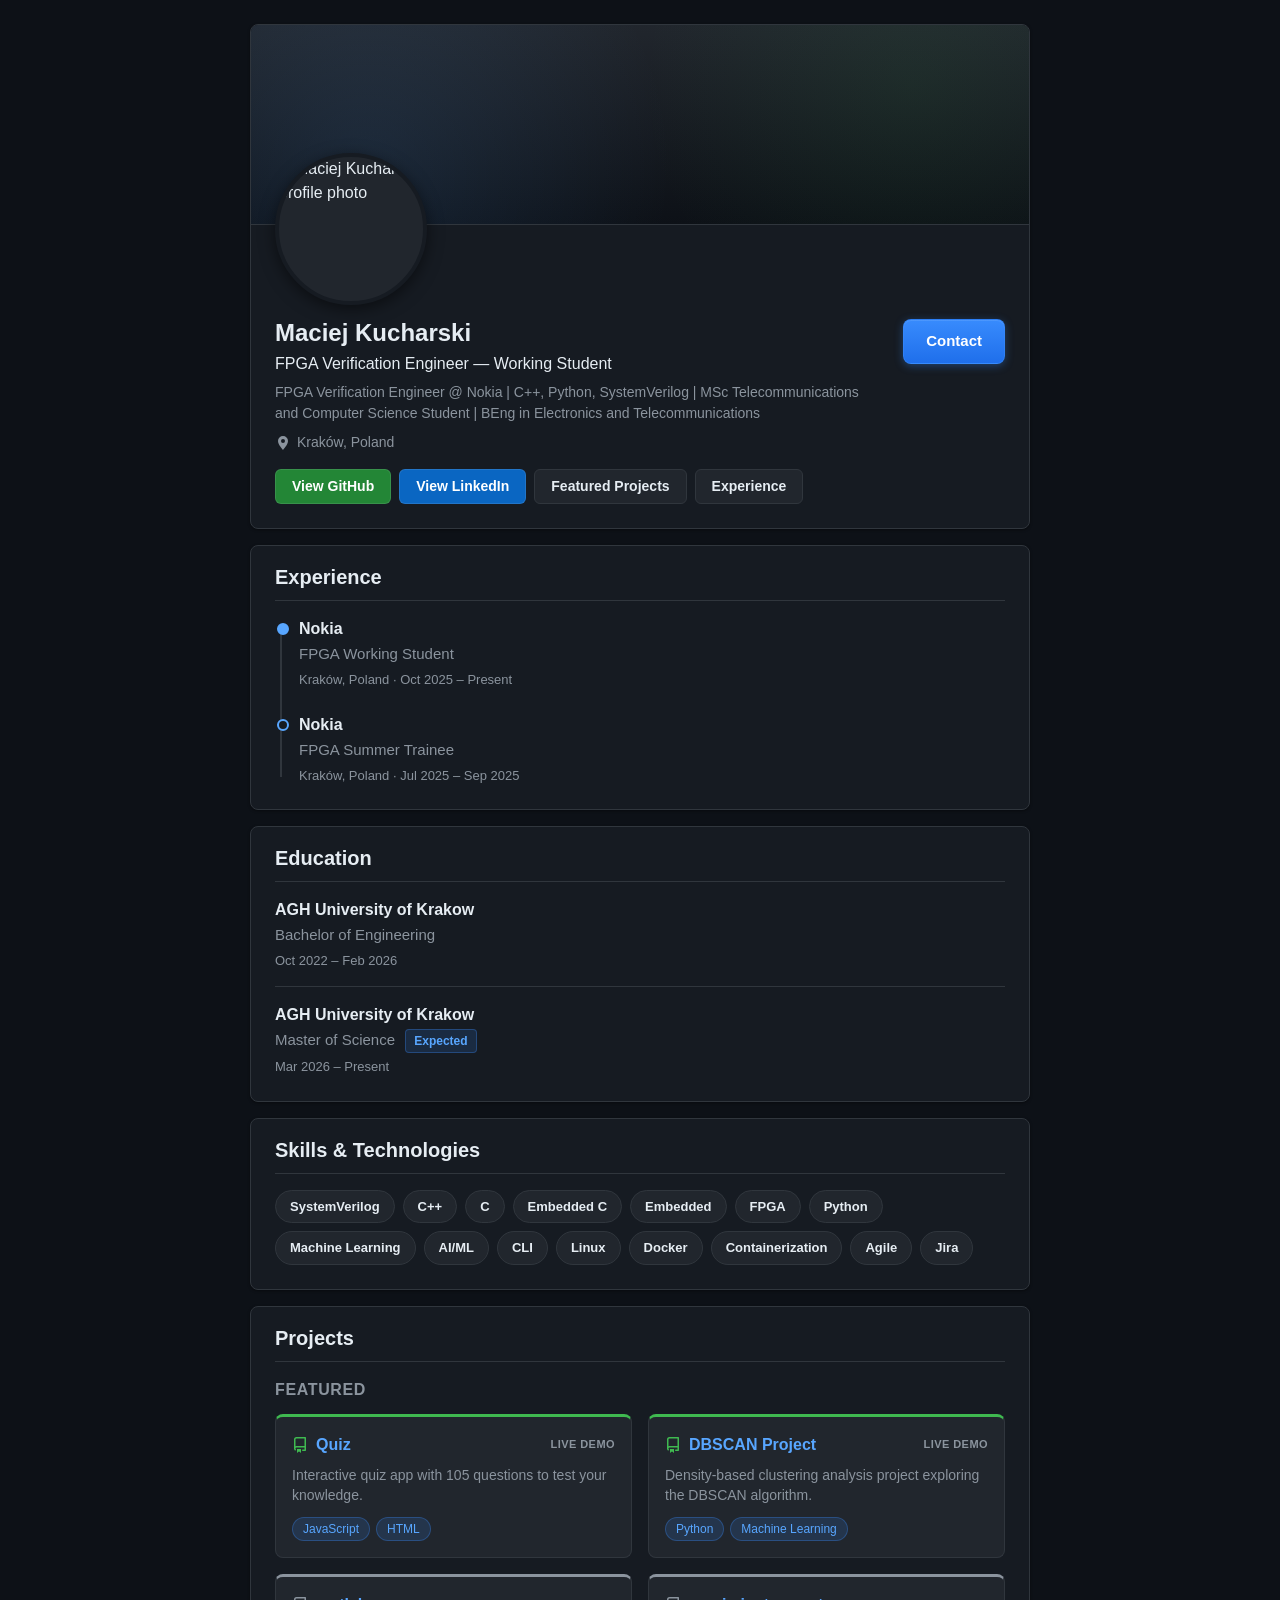
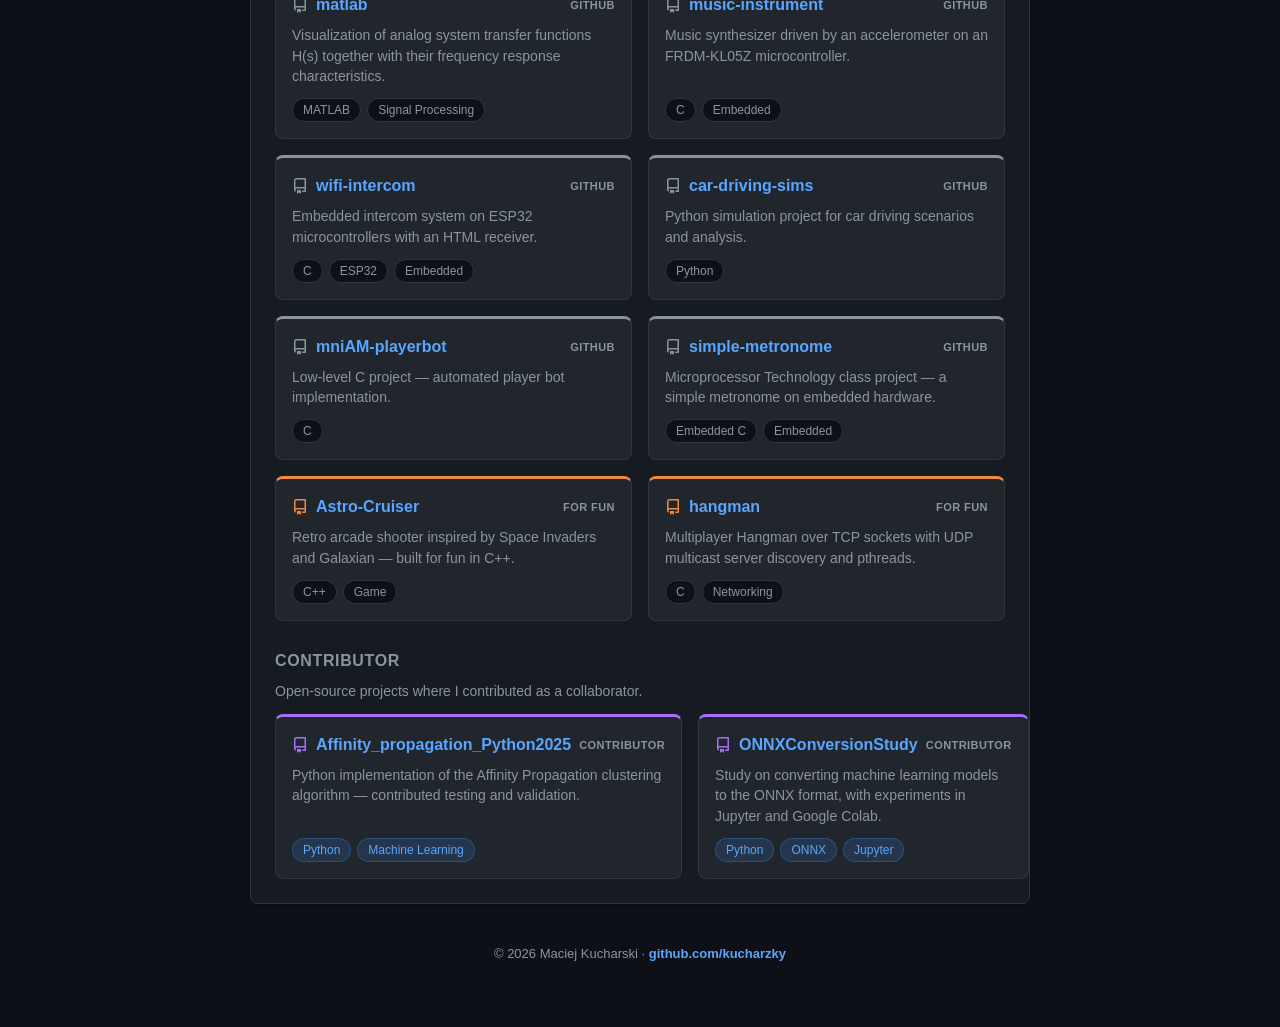
==== commit a5448759: "added contact option" ====
--- a/index.html
+++ b/index.html
@@ -18,8 +18,13 @@
         <div class="hero__profile">
           <img class="hero__avatar" src="https://media.licdn.com/dms/image/v2/D4E03AQHlmxiXfCWBgw/profile-displayphoto-crop_800_800/B4EZko18eSIoAI-/0/1757326855117?e=1783555200&amp;v=beta&amp;t=7kQygCfOVgzXjbflJtuklZ9DPn7S7QiGLIDMMk1wPWs" alt="Maciej Kucharski profile photo">
           <div class="hero__info">
-            <h1 class="hero__name">Maciej Kucharski</h1>
-            <p class="hero__headline">FPGA Verification Engineer — Working Student</p>
+            <div class="hero__header">
+              <div class="hero__identity">
+                <h1 class="hero__name">Maciej Kucharski</h1>
+                <p class="hero__headline">FPGA Verification Engineer — Working Student</p>
+              </div>
+              <a class="btn-cta btn-cta--primary hero__contact" href="contact.html">Contact</a>
+            </div>
             <p class="hero__subtitle">FPGA Verification Engineer @ Nokia | C++, Python, SystemVerilog | MSc Telecommunications and Computer Science Student | BEng in Electronics and Telecommunications</p>
             <p class="hero__location">
               <svg width="16" height="16" viewBox="0 0 16 16" fill="currentColor" aria-hidden="true"><path d="M8 1a5 5 0 0 0-5 5c0 3.52 5 9 5 9s5-5.48 5-9a5 5 0 0 0-5-5zm0 7a2 2 0 1 1 0-4 2 2 0 0 1 0 4z"/></svg>
--- a/css/style.css
+++ b/css/style.css
@@ -139,6 +139,23 @@
   margin-top: 12px;
 }
 
+.hero__header {
+  display: flex;
+  align-items: flex-start;
+  justify-content: space-between;
+  gap: 16px;
+}
+
+.hero__identity {
+  min-width: 0;
+  flex: 1;
+}
+
+.hero__contact {
+  flex-shrink: 0;
+  margin-top: 2px;
+}
+
 .hero__name {
   font-size: 1.5rem;
   font-weight: 600;
@@ -228,6 +245,104 @@
   background: var(--gh-border);
   border-color: var(--gh-text-muted);
   color: var(--gh-text);
+}
+
+/* Hero CTA buttons */
+.btn-cta {
+  display: inline-flex;
+  align-items: center;
+  justify-content: center;
+  padding: 10px 22px;
+  border-radius: 8px;
+  font-size: 0.9375rem;
+  font-weight: 600;
+  text-decoration: none;
+  border: 1px solid transparent;
+  cursor: pointer;
+  transition:
+    background 0.2s ease,
+    border-color 0.2s ease,
+    color 0.2s ease,
+    box-shadow 0.2s ease,
+    transform 0.2s ease;
+}
+
+.btn-cta:hover {
+  text-decoration: none;
+  transform: translateY(-1px);
+}
+
+.btn-cta:active {
+  transform: translateY(0);
+}
+
+.btn-cta--primary {
+  background: linear-gradient(180deg, #388bfd 0%, #1f6feb 100%);
+  color: #fff;
+  border-color: rgba(56, 139, 253, 0.5);
+  box-shadow:
+    0 1px 0 rgba(255, 255, 255, 0.1) inset,
+    0 2px 8px rgba(56, 139, 253, 0.35);
+}
+
+.btn-cta--primary:hover {
+  background: linear-gradient(180deg, #58a6ff 0%, #388bfd 100%);
+  color: #fff;
+  box-shadow:
+    0 1px 0 rgba(255, 255, 255, 0.15) inset,
+    0 4px 16px rgba(56, 139, 253, 0.45);
+}
+
+.btn-cta--outline {
+  background: transparent;
+  color: var(--gh-text);
+  border-color: var(--gh-border);
+  box-shadow: 0 1px 2px rgba(0, 0, 0, 0.2);
+}
+
+.btn-cta--outline:hover {
+  background: var(--gh-canvas-subtle);
+  border-color: var(--gh-accent-muted);
+  color: var(--gh-accent);
+  box-shadow: 0 4px 12px rgba(0, 0, 0, 0.3);
+}
+
+/* ==========================================================================
+   Contact page
+   ========================================================================== */
+
+.contact__back {
+  display: inline-block;
+  font-size: 0.875rem;
+  font-weight: 600;
+  color: var(--gh-text-muted);
+  margin-bottom: 20px;
+  text-decoration: none;
+  transition: color 0.15s;
+}
+
+.contact__back:hover {
+  color: var(--gh-accent);
+  text-decoration: none;
+}
+
+.contact__title {
+  font-size: 1.5rem;
+  font-weight: 600;
+  margin-bottom: 8px;
+}
+
+.contact__desc {
+  font-size: 0.9375rem;
+  color: var(--gh-text-muted);
+  max-width: 480px;
+  margin-bottom: 24px;
+}
+
+.contact__actions {
+  display: flex;
+  flex-wrap: wrap;
+  gap: 12px;
 }
 
 /* ==========================================================================
@@ -558,10 +673,23 @@
     height: 112px;
   }
 
+  .hero__header {
+    flex-direction: column;
+    align-items: center;
+  }
+
+  .hero__contact {
+    margin-top: 12px;
+  }
+
   .hero__actions {
     justify-content: center;
   }
 
+  .contact__actions {
+    justify-content: center;
+  }
+
   .card__body {
     padding: 16px;
   }
